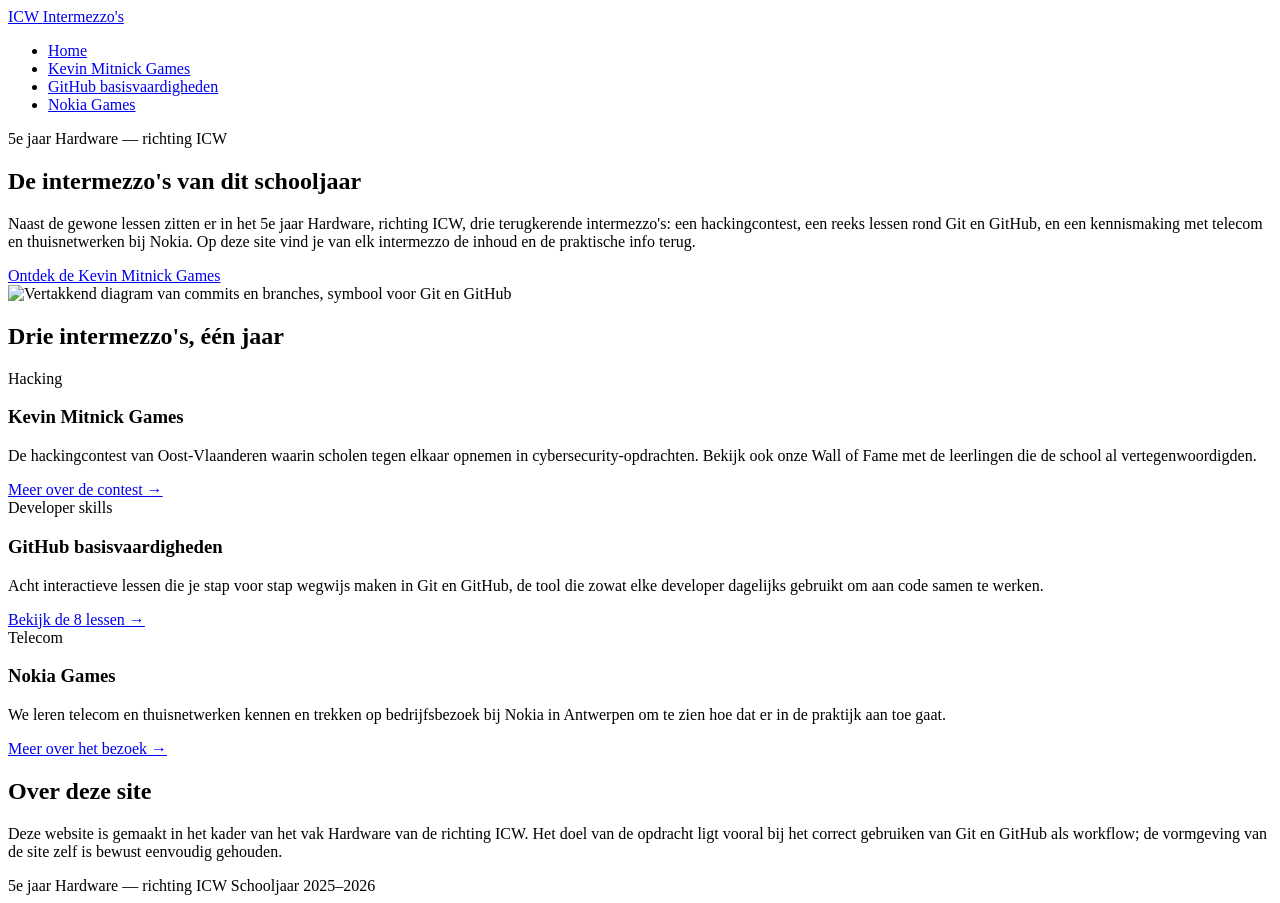
==== index.html @ c8a31786 "Hier is de website" ====
<!DOCTYPE html>
<html lang="nl">
<head>
  <meta charset="UTF-8">
  <meta name="viewport" content="width=device-width, initial-scale=1.0">
  <title>Intermezzo's 5e jaar Hardware – ICW</title>
  <meta name="description" content="Overzicht van de intermezzo's van het 5e jaar Hardware, richting ICW: Kevin Mitnick Games, GitHub basisvaardigheden en Nokia Games.">
  <link rel="stylesheet" href="css/style.css">
</head>
<body>

  <header class="site-header">
    <div class="nav-row">
      <a class="brand" href="index.html">ICW <span>Intermezzo's</span></a>
      <nav class="main-nav" aria-label="Hoofdnavigatie">
        <ul>
          <li><a href="index.html" aria-current="page">Home</a></li>
          <li><a href="kevin-mitnick.html">Kevin Mitnick Games</a></li>
          <li><a href="github.html">GitHub basisvaardigheden</a></li>
          <li><a href="nokia.html">Nokia Games</a></li>
        </ul>
      </nav>
    </div>
  </header>

  <section class="hero">
    <div class="container">
      <div>
        <p class="eyebrow">5e jaar Hardware — richting ICW</p>
        <h1>De intermezzo's van dit schooljaar</h1>
        <p>
          Naast de gewone lessen zitten er in het 5e jaar Hardware, richting ICW,
          drie terugkerende intermezzo's: een hackingcontest, een reeks lessen
          rond Git en GitHub, en een kennismaking met telecom en thuisnetwerken
          bij Nokia. Op deze site vind je van elk intermezzo de inhoud en de
          praktische info terug.
        </p>
        <a class="btn" href="kevin-mitnick.html">Ontdek de Kevin Mitnick Games</a>
      </div>
      <div class="hero-media">
        <img src="media/hero-github.svg" alt="Vertakkend diagram van commits en branches, symbool voor Git en GitHub">
      </div>
    </div>
  </section>

  <main>
    <div class="container">

      <section aria-labelledby="overzicht-titel">
        <h2 id="overzicht-titel">Drie intermezzo's, één jaar</h2>
        <div class="overview-grid">

          <article class="overview-card">
            <span class="tag">Hacking</span>
            <h3>Kevin Mitnick Games</h3>
            <p>
              De hackingcontest van Oost-Vlaanderen waarin scholen tegen elkaar
              opnemen in cybersecurity-opdrachten. Bekijk ook onze Wall of Fame
              met de leerlingen die de school al vertegenwoordigden.
            </p>
            <a href="kevin-mitnick.html">Meer over de contest →</a>
          </article>

          <article class="overview-card">
            <span class="tag">Developer skills</span>
            <h3>GitHub basisvaardigheden</h3>
            <p>
              Acht interactieve lessen die je stap voor stap wegwijs maken in
              Git en GitHub, de tool die zowat elke developer dagelijks
              gebruikt om aan code samen te werken.
            </p>
            <a href="github.html">Bekijk de 8 lessen →</a>
          </article>

          <article class="overview-card">
            <span class="tag">Telecom</span>
            <h3>Nokia Games</h3>
            <p>
              We leren telecom en thuisnetwerken kennen en trekken op
              bedrijfsbezoek bij Nokia in Antwerpen om te zien hoe dat er in de
              praktijk aan toe gaat.
            </p>
            <a href="nokia.html">Meer over het bezoek →</a>
          </article>

        </div>
      </section>

      <section aria-labelledby="over-titel">
        <h2 id="over-titel">Over deze site</h2>
        <div class="panel">
          <p>
            Deze website is gemaakt in het kader van het vak Hardware van de
            richting ICW. Het doel van de opdracht ligt vooral bij het correct
            gebruiken van Git en GitHub als workflow; de vormgeving van de site
            zelf is bewust eenvoudig gehouden.
          </p>
        </div>
      </section>

    </div>
  </main>

  <footer class="site-footer">
    <div class="container">
      <span>5e jaar Hardware — richting ICW</span>
      <span>Schooljaar 2025–2026</span>
    </div>
  </footer>

</body>
</html>
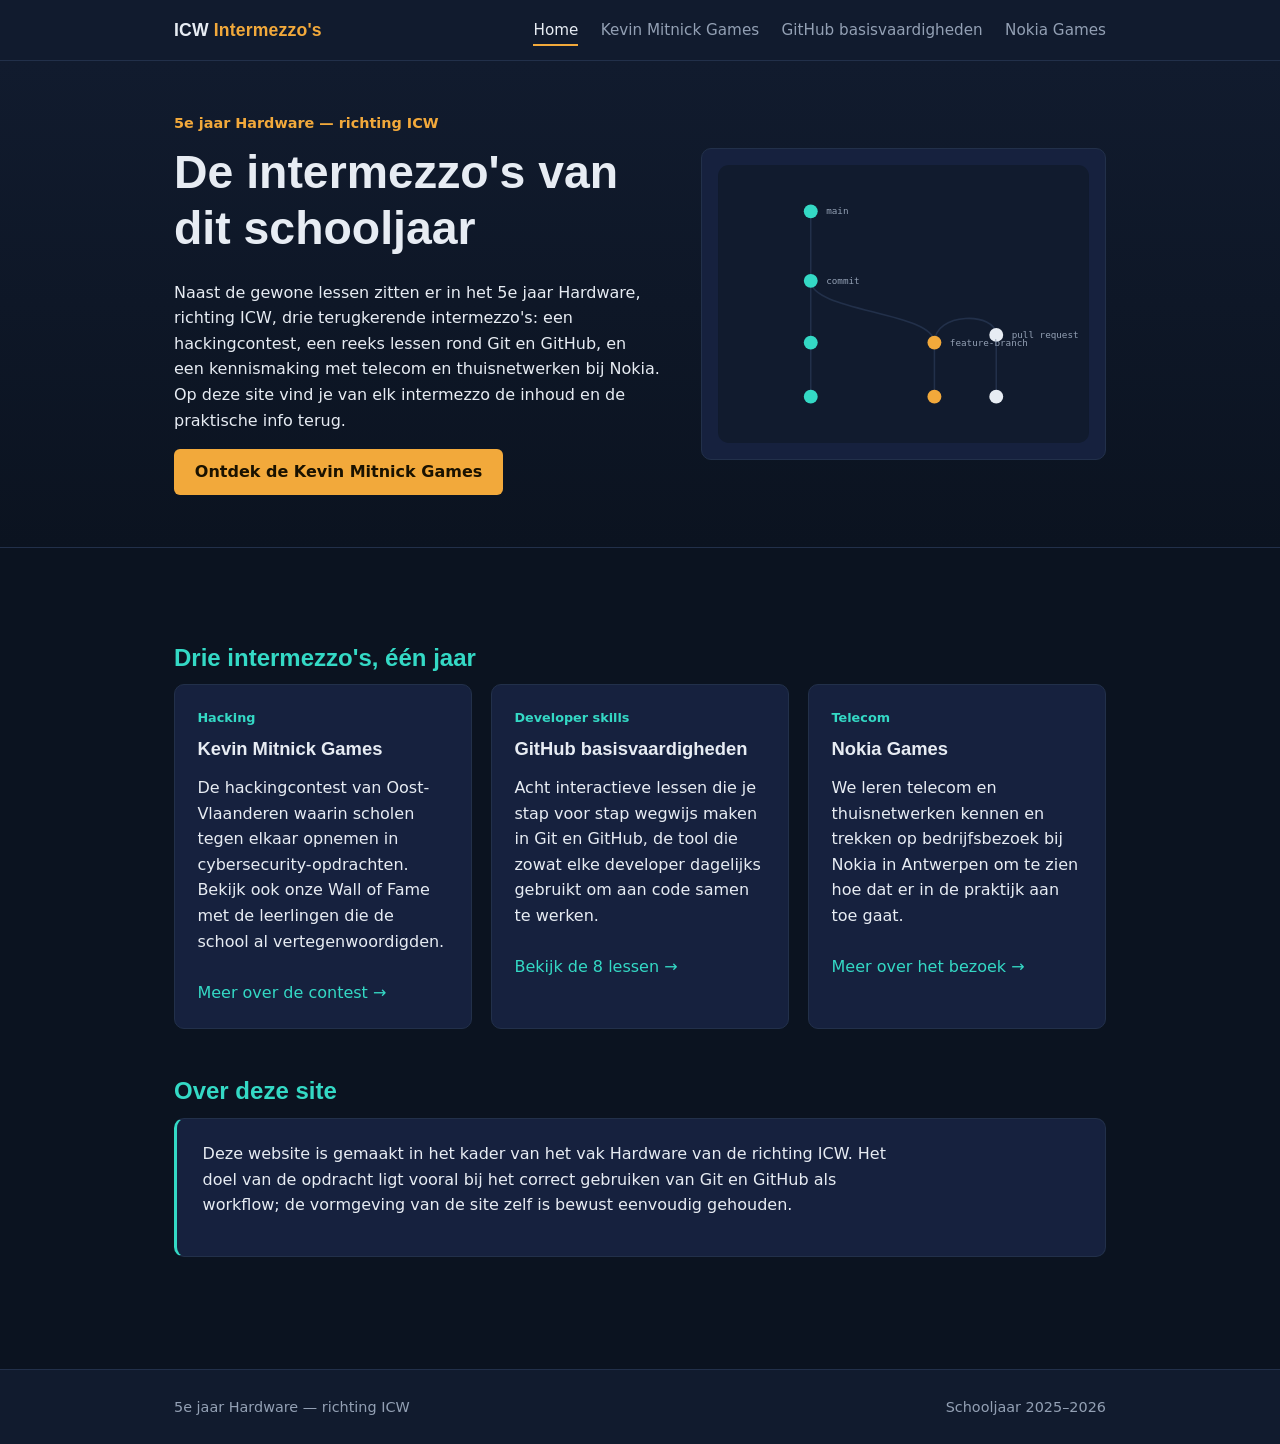
==== commit c411681e: "De lelijke website van Ricco mooier maken" ====
--- a/index.html
+++ b/index.html
@@ -6,6 +6,7 @@
   <title>Intermezzo's 5e jaar Hardware – ICW</title>
   <meta name="description" content="Overzicht van de intermezzo's van het 5e jaar Hardware, richting ICW: Kevin Mitnick Games, GitHub basisvaardigheden en Nokia Games.">
   <link rel="stylesheet" href="css/style.css">
+  <link rel="icon" href="media/favicon.svg" type="image/svg+xml">
 </head>
 <body>
 
--- a/css/style.css
+++ b/css/style.css
@@ -0,0 +1,328 @@
+/* =========================================================
+   Intermezzo's 5e jaar Hardware – richting ICW
+   Eén gedeeld stijlblad voor alle pagina's
+   ========================================================= */
+
+@import url('https://fonts.googleapis.com/css2?family=Space+Grotesk:wght@500;600;700&family=Inter:wght@400;500;600&display=swap');
+
+:root{
+  --bg:        #0B1320;
+  --bg-alt:    #111B2E;
+  --panel:     #16213E;
+  --border:    #22304A;
+  --text:      #E7ECF3;
+  --text-muted:#93A0B4;
+  --accent:    #F2A93B;   /* amber – Kevin Mitnick / hacking */
+  --accent-2:  #34D9C5;   /* teal  – GitHub / Nokia */
+  --radius:    10px;
+  --maxw:      980px;
+}
+
+*{ box-sizing:border-box; }
+
+html{ scroll-behavior:smooth; }
+
+body{
+  margin:0;
+  background:var(--bg);
+  color:var(--text);
+  font-family:'Inter', system-ui, sans-serif;
+  line-height:1.6;
+  -webkit-font-smoothing:antialiased;
+}
+
+h1,h2,h3{
+  font-family:'Space Grotesk', 'Inter', sans-serif;
+  font-weight:600;
+  line-height:1.2;
+  margin:0 0 .5em;
+}
+
+h1{ font-size:clamp(2rem, 4vw, 2.9rem); font-weight:700; }
+h2{ font-size:1.5rem; color:var(--accent-2); }
+h3{ font-size:1.15rem; margin-bottom:.3em; }
+
+p{ margin:0 0 1em; max-width:70ch; color:var(--text); }
+
+a{ color:var(--accent-2); text-decoration:none; }
+a:hover{ text-decoration:underline; }
+a:focus-visible, button:focus-visible{
+  outline:2px solid var(--accent);
+  outline-offset:3px;
+}
+
+img{ max-width:100%; display:block; height:auto; }
+
+.container{
+  max-width:var(--maxw);
+  margin:0 auto;
+  padding:0 1.5rem;
+}
+
+/* ---------- Header / navigatie ---------- */
+
+header.site-header{
+  background:var(--bg-alt);
+  border-bottom:1px solid var(--border);
+  position:sticky;
+  top:0;
+  z-index:10;
+}
+
+.nav-row{
+  display:flex;
+  align-items:center;
+  justify-content:space-between;
+  padding:1rem 1.5rem;
+  max-width:var(--maxw);
+  margin:0 auto;
+  flex-wrap:wrap;
+  gap:.75rem;
+}
+
+.brand{
+  font-family:'Space Grotesk', sans-serif;
+  font-weight:700;
+  font-size:1.1rem;
+  color:var(--text);
+  text-decoration:none;
+  letter-spacing:.01em;
+}
+.brand span{ color:var(--accent); }
+.brand:hover{ text-decoration:none; }
+
+nav.main-nav ul{
+  display:flex;
+  gap:1.4rem;
+  list-style:none;
+  margin:0;
+  padding:0;
+  flex-wrap:wrap;
+}
+
+nav.main-nav a{
+  color:var(--text-muted);
+  font-weight:500;
+  font-size:.95rem;
+  padding:.3rem 0;
+  border-bottom:2px solid transparent;
+}
+
+nav.main-nav a:hover,
+nav.main-nav a[aria-current="page"]{
+  color:var(--text);
+  text-decoration:none;
+  border-bottom-color:var(--accent);
+}
+
+/* ---------- Hero ---------- */
+
+.hero{
+  border-bottom:1px solid var(--border);
+  background:linear-gradient(180deg, var(--bg-alt), var(--bg));
+}
+
+.hero .container{
+  display:grid;
+  grid-template-columns:1.2fr 1fr;
+  align-items:center;
+  gap:2.5rem;
+  padding-top:3.2rem;
+  padding-bottom:3.2rem;
+}
+
+.hero .eyebrow{
+  color:var(--accent);
+  font-weight:600;
+  font-size:.9rem;
+  margin-bottom:.6rem;
+}
+
+.hero-media{
+  background:var(--panel);
+  border:1px solid var(--border);
+  border-radius:var(--radius);
+  padding:1rem;
+}
+
+@media (max-width: 760px){
+  .hero .container{ grid-template-columns:1fr; }
+  .hero-media{ order:-1; }
+}
+
+/* ---------- Secties & panelen ---------- */
+
+main{ padding:3rem 0 4rem; }
+
+section{ margin-bottom:3rem; }
+
+.panel{
+  background:var(--panel);
+  border:1px solid var(--border);
+  border-left:3px solid var(--accent-2);
+  border-radius:var(--radius);
+  padding:1.4rem 1.6rem;
+}
+
+.panel + .panel{ margin-top:1rem; }
+
+.two-col{
+  display:grid;
+  grid-template-columns:1fr 1fr;
+  gap:1.5rem;
+}
+
+@media (max-width:700px){
+  .two-col{ grid-template-columns:1fr; }
+}
+
+/* ---------- Lessenreeks (echte volgorde => nummering) ---------- */
+
+.lesson-list{
+  list-style:none;
+  margin:0;
+  padding:0;
+  display:grid;
+  gap:.75rem;
+}
+
+.lesson-list li{
+  display:grid;
+  grid-template-columns:2.6rem 1fr;
+  gap:1rem;
+  align-items:start;
+  background:var(--panel);
+  border:1px solid var(--border);
+  border-radius:var(--radius);
+  padding:1rem 1.2rem;
+}
+
+.lesson-num{
+  font-family:'Space Grotesk', sans-serif;
+  font-weight:700;
+  color:var(--accent);
+  font-size:1.2rem;
+}
+
+.lesson-list h3{ margin-bottom:.2rem; }
+.lesson-list p{ margin:0; color:var(--text-muted); font-size:.95rem; }
+
+/* ---------- Wall of Fame (tijdlijn => jaartallen) ---------- */
+
+.timeline{
+  list-style:none;
+  margin:0;
+  padding:0;
+  border-left:2px solid var(--border);
+}
+
+.timeline li{
+  position:relative;
+  padding:.2rem 0 1.6rem 1.6rem;
+}
+
+.timeline li::before{
+  content:"";
+  position:absolute;
+  left:-7px;
+  top:.35rem;
+  width:12px;
+  height:12px;
+  border-radius:50%;
+  background:var(--accent);
+  border:2px solid var(--bg);
+}
+
+.timeline .year{
+  color:var(--accent);
+  font-family:'Space Grotesk', sans-serif;
+  font-weight:700;
+  display:block;
+  margin-bottom:.15rem;
+}
+
+/* ---------- Infokaart (praktisch) ---------- */
+
+.info-card{
+  background:var(--bg-alt);
+  border:1px solid var(--border);
+  border-radius:var(--radius);
+  padding:1.2rem 1.4rem;
+}
+
+.info-card dl{ margin:0; display:grid; grid-template-columns:auto 1fr; gap:.4rem 1rem; }
+.info-card dt{ color:var(--text-muted); }
+.info-card dd{ margin:0; }
+
+/* ---------- Knoppen ---------- */
+
+.btn{
+  display:inline-block;
+  background:var(--accent);
+  color:#1a1200;
+  font-weight:600;
+  padding:.65rem 1.3rem;
+  border-radius:6px;
+  text-decoration:none;
+  transition:background .15s ease, transform .15s ease;
+}
+.btn:hover{ background:#ffbf5c; text-decoration:none; transform:translateY(-1px); }
+
+.btn-outline{
+  display:inline-block;
+  border:1px solid var(--border);
+  color:var(--text);
+  padding:.6rem 1.2rem;
+  border-radius:6px;
+  text-decoration:none;
+  transition:border-color .15s ease, transform .15s ease;
+}
+.btn-outline:hover{ border-color:var(--accent-2); text-decoration:none; transform:translateY(-1px); }
+
+/* ---------- Overzicht kaarten op index ---------- */
+
+.overview-grid{
+  display:grid;
+  grid-template-columns:repeat(auto-fit, minmax(260px, 1fr));
+  gap:1.2rem;
+}
+
+.overview-card{
+  background:var(--panel);
+  border:1px solid var(--border);
+  border-radius:var(--radius);
+  padding:1.4rem;
+  display:flex;
+  flex-direction:column;
+  gap:.6rem;
+  transition:transform .15s ease, border-color .15s ease, box-shadow .15s ease;
+}
+
+.overview-card:hover{
+  transform:translateY(-3px);
+  border-color:var(--accent-2);
+  box-shadow:0 10px 24px -12px rgba(0,0,0,.5);
+}
+
+.overview-card .tag{
+  color:var(--accent-2);
+  font-size:.8rem;
+  font-weight:600;
+}
+
+/* ---------- Footer ---------- */
+
+footer.site-footer{
+  border-top:1px solid var(--border);
+  background:var(--bg-alt);
+  color:var(--text-muted);
+  font-size:.9rem;
+  padding:1.6rem 0;
+}
+
+footer.site-footer .container{
+  display:flex;
+  justify-content:space-between;
+  flex-wrap:wrap;
+  gap:.5rem;
+}
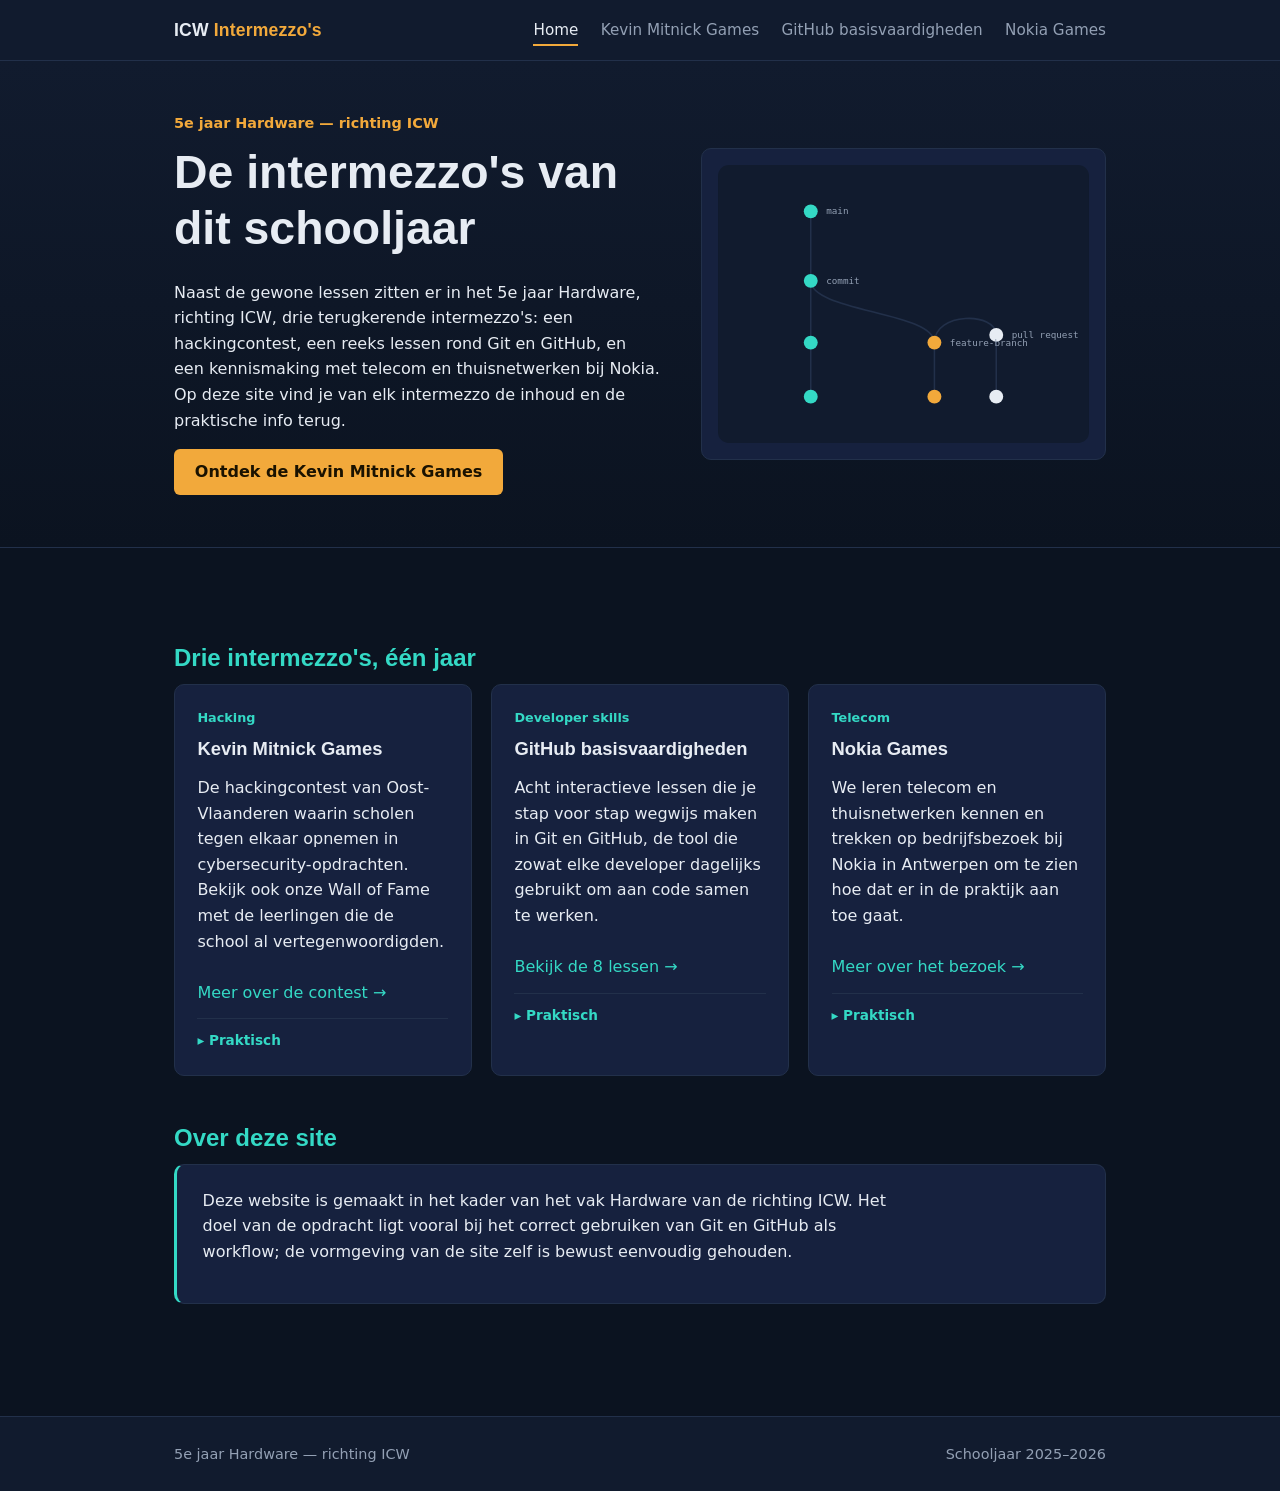
==== commit 8d2a3f22: "De website interactiever maken omdat Thomas het vroeg" ====
--- a/index.html
+++ b/index.html
@@ -9,6 +9,8 @@
   <link rel="icon" href="media/favicon.svg" type="image/svg+xml">
 </head>
 <body>
+
+  <div class="reading-progress" aria-hidden="true"><div class="reading-progress-bar" id="reading-progress-bar"></div></div>
 
   <header class="site-header">
     <div class="nav-row">
@@ -60,6 +62,15 @@
               met de leerlingen die de school al vertegenwoordigden.
             </p>
             <a href="kevin-mitnick.html">Meer over de contest →</a>
+            <details class="card-details">
+              <summary>Praktisch</summary>
+              <dl>
+                <dt>Organisator</dt>
+                <dd>Kevin Mitnick Games — Oost-Vlaanderen</dd>
+                <dt>Vorm</dt>
+                <dd>Capture the flag in teamverband</dd>
+              </dl>
+            </details>
           </article>
 
           <article class="overview-card">
@@ -71,6 +82,15 @@
               gebruikt om aan code samen te werken.
             </p>
             <a href="github.html">Bekijk de 8 lessen →</a>
+            <details class="card-details">
+              <summary>Praktisch</summary>
+              <dl>
+                <dt>Vorm</dt>
+                <dd>8 interactieve lessen, individueel of in duo</dd>
+                <dt>Resultaat</dt>
+                <dd>Een eigen repository met de volledige oefeningenreeks</dd>
+              </dl>
+            </details>
           </article>
 
           <article class="overview-card">
@@ -82,6 +102,15 @@
               praktijk aan toe gaat.
             </p>
             <a href="nokia.html">Meer over het bezoek →</a>
+            <details class="card-details">
+              <summary>Praktisch</summary>
+              <dl>
+                <dt>Locatie bezoek</dt>
+                <dd>Nokia, Antwerpen</dd>
+                <dt>Onderwerpen</dt>
+                <dd>Thuisnetwerken, mobiele en vaste telecomnetwerken</dd>
+              </dl>
+            </details>
           </article>
 
         </div>
@@ -109,5 +138,9 @@
     </div>
   </footer>
 
+  <button class="back-to-top" id="back-to-top" type="button" aria-label="Terug naar boven">↑</button>
+
+  <script src="js/site.js" defer></script>
+
 </body>
 </html>
--- a/css/style.css
+++ b/css/style.css
@@ -59,6 +59,53 @@
   padding:0 1.5rem;
 }
 
+/* ---------- Leesvoortgang & terug-naar-boven ---------- */
+
+.reading-progress{
+  position:fixed;
+  top:0; left:0; right:0;
+  height:3px;
+  z-index:30;
+  background:transparent;
+}
+
+.reading-progress-bar{
+  height:100%;
+  width:0%;
+  background:var(--accent);
+}
+
+.back-to-top{
+  position:fixed;
+  right:1.4rem;
+  bottom:1.4rem;
+  width:2.8rem;
+  height:2.8rem;
+  display:flex;
+  align-items:center;
+  justify-content:center;
+  border-radius:50%;
+  background:var(--panel);
+  border:1px solid var(--border);
+  color:var(--text);
+  font-size:1.2rem;
+  line-height:1;
+  cursor:pointer;
+  opacity:0;
+  pointer-events:none;
+  transform:translateY(8px);
+  transition:opacity .2s ease, transform .2s ease, border-color .2s ease;
+  z-index:20;
+}
+
+.back-to-top.is-visible{
+  opacity:1;
+  pointer-events:auto;
+  transform:translateY(0);
+}
+
+.back-to-top:hover{ border-color:var(--accent-2); }
+
 /* ---------- Header / navigatie ---------- */
 
 header.site-header{
@@ -166,17 +213,50 @@
 
 .panel + .panel{ margin-top:1rem; }
 
-.two-col{
-  display:grid;
-  grid-template-columns:1fr 1fr;
-  gap:1.5rem;
-}
-
-@media (max-width:700px){
-  .two-col{ grid-template-columns:1fr; }
-}
-
-/* ---------- Lessenreeks (echte volgorde => nummering) ---------- */
+/* ---------- Voortgangstracker (lessenreeks) ---------- */
+
+.progress-tracker{
+  background:var(--bg-alt);
+  border:1px solid var(--border);
+  border-radius:var(--radius);
+  padding:1rem 1.2rem;
+  margin-bottom:1.2rem;
+}
+
+.progress-tracker-head{
+  display:flex;
+  justify-content:space-between;
+  align-items:baseline;
+  gap:.75rem;
+  margin-bottom:.6rem;
+  font-size:.9rem;
+}
+
+.progress-tracker-label{ color:var(--text-muted); }
+
+.progress-tracker-count{
+  font-family:'Space Grotesk', sans-serif;
+  font-weight:600;
+  color:var(--accent-2);
+  white-space:nowrap;
+}
+
+.progress-bar-track{
+  height:8px;
+  border-radius:99px;
+  background:var(--border);
+  overflow:hidden;
+}
+
+.progress-bar-fill{
+  height:100%;
+  width:0%;
+  background:var(--accent-2);
+  border-radius:99px;
+  transition:width .25s ease;
+}
+
+/* ---------- Lessenreeks (accordeon met voortgang) ---------- */
 
 .lesson-list{
   list-style:none;
@@ -186,26 +266,86 @@
   gap:.75rem;
 }
 
-.lesson-list li{
-  display:grid;
-  grid-template-columns:2.6rem 1fr;
+.lesson-details{
+  background:var(--panel);
+  border:1px solid var(--border);
+  border-radius:var(--radius);
+  overflow:hidden;
+  transition:border-color .15s ease;
+}
+
+.lesson-details[open]{ border-color:var(--accent-2); }
+
+.lesson-summary{
+  display:flex;
+  align-items:center;
   gap:1rem;
-  align-items:start;
-  background:var(--panel);
-  border:1px solid var(--border);
-  border-radius:var(--radius);
   padding:1rem 1.2rem;
-}
+  cursor:pointer;
+  list-style:none;
+  user-select:none;
+}
+
+.lesson-summary::-webkit-details-marker{ display:none; }
+
+.lesson-summary::after{
+  content:"+";
+  margin-left:auto;
+  color:var(--text-muted);
+  font-family:'Space Grotesk', sans-serif;
+  font-size:1.3rem;
+  flex-shrink:0;
+}
+
+.lesson-details[open] .lesson-summary::after{ content:"–"; }
 
 .lesson-num{
   font-family:'Space Grotesk', sans-serif;
   font-weight:700;
   color:var(--accent);
   font-size:1.2rem;
-}
-
-.lesson-list h3{ margin-bottom:.2rem; }
-.lesson-list p{ margin:0; color:var(--text-muted); font-size:.95rem; }
+  flex-shrink:0;
+}
+
+.lesson-item.is-done .lesson-num{ color:var(--accent-2); }
+
+.lesson-title{
+  font-family:'Space Grotesk', sans-serif;
+  font-weight:600;
+  font-size:1.05rem;
+}
+
+.lesson-item.is-done .lesson-title{
+  color:var(--text-muted);
+  text-decoration:line-through;
+  text-decoration-color:var(--border);
+}
+
+.lesson-check{
+  display:flex;
+  align-items:center;
+  gap:.4rem;
+  font-size:.85rem;
+  color:var(--text-muted);
+  flex-shrink:0;
+  white-space:nowrap;
+}
+
+.lesson-check input{
+  width:1rem;
+  height:1rem;
+  accent-color:var(--accent-2);
+  cursor:pointer;
+}
+
+.lesson-check label{ cursor:pointer; }
+
+.lesson-body{
+  margin:0;
+  padding:0 1.2rem 1.1rem 1.2rem;
+  color:var(--text-muted);
+  font-size:.95rem;
+}
 
 /* ---------- Wall of Fame (tijdlijn => jaartallen) ---------- */
 
@@ -241,6 +381,72 @@
   margin-bottom:.15rem;
 }
 
+.timeline li.is-hidden{ display:none; }
+
+/* ---------- Filterknoppen (Wall of Fame) ---------- */
+
+.filter-bar{
+  display:flex;
+  gap:.5rem;
+  flex-wrap:wrap;
+  margin:1rem 0 1.4rem;
+}
+
+.filter-btn{
+  background:transparent;
+  border:1px solid var(--border);
+  color:var(--text-muted);
+  font:inherit;
+  font-size:.85rem;
+  font-weight:500;
+  padding:.4rem .9rem;
+  border-radius:99px;
+  cursor:pointer;
+  transition:border-color .15s ease, color .15s ease, background .15s ease;
+}
+
+.filter-btn:hover{ border-color:var(--accent-2); color:var(--text); }
+
+.filter-btn.is-active{
+  background:var(--accent-2);
+  border-color:var(--accent-2);
+  color:#04211c;
+}
+
+/* ---------- Tabs (Nokia) ---------- */
+
+.tab-list{
+  display:flex;
+  gap:.5rem;
+  flex-wrap:wrap;
+  margin-bottom:0;
+}
+
+.tab-btn{
+  background:var(--bg-alt);
+  border:1px solid var(--border);
+  border-bottom:none;
+  color:var(--text-muted);
+  font:inherit;
+  font-weight:600;
+  font-size:.95rem;
+  padding:.65rem 1.2rem;
+  border-radius:8px 8px 0 0;
+  cursor:pointer;
+  transition:color .15s ease, border-color .15s ease, background .15s ease;
+}
+
+.tab-btn:hover{ color:var(--text); }
+
+.tab-btn.is-active{
+  color:var(--text);
+  background:var(--panel);
+  border-color:var(--border);
+  position:relative;
+}
+
+.tab-panel{ margin-top:0; border-top-left-radius:0; }
+
 /* ---------- Infokaart (praktisch) ---------- */
 
 .info-card{
@@ -310,6 +516,35 @@
   font-weight:600;
 }
 
+.card-details{
+  margin-top:.2rem;
+  border-top:1px solid var(--border);
+  padding-top:.7rem;
+}
+
+.card-details summary{
+  cursor:pointer;
+  color:var(--accent-2);
+  font-size:.85rem;
+  font-weight:600;
+  list-style:none;
+}
+
+.card-details summary::-webkit-details-marker{ display:none; }
+.card-details summary::before{ content:"▸ "; }
+.card-details[open] summary::before{ content:"▾ "; }
+
+.card-details dl{
+  margin:.7rem 0 0;
+  display:grid;
+  grid-template-columns:auto 1fr;
+  gap:.3rem .8rem;
+  font-size:.85rem;
+}
+
+.card-details dt{ color:var(--text-muted); }
+.card-details dd{ margin:0; }
+
 /* ---------- Footer ---------- */
 
 footer.site-footer{
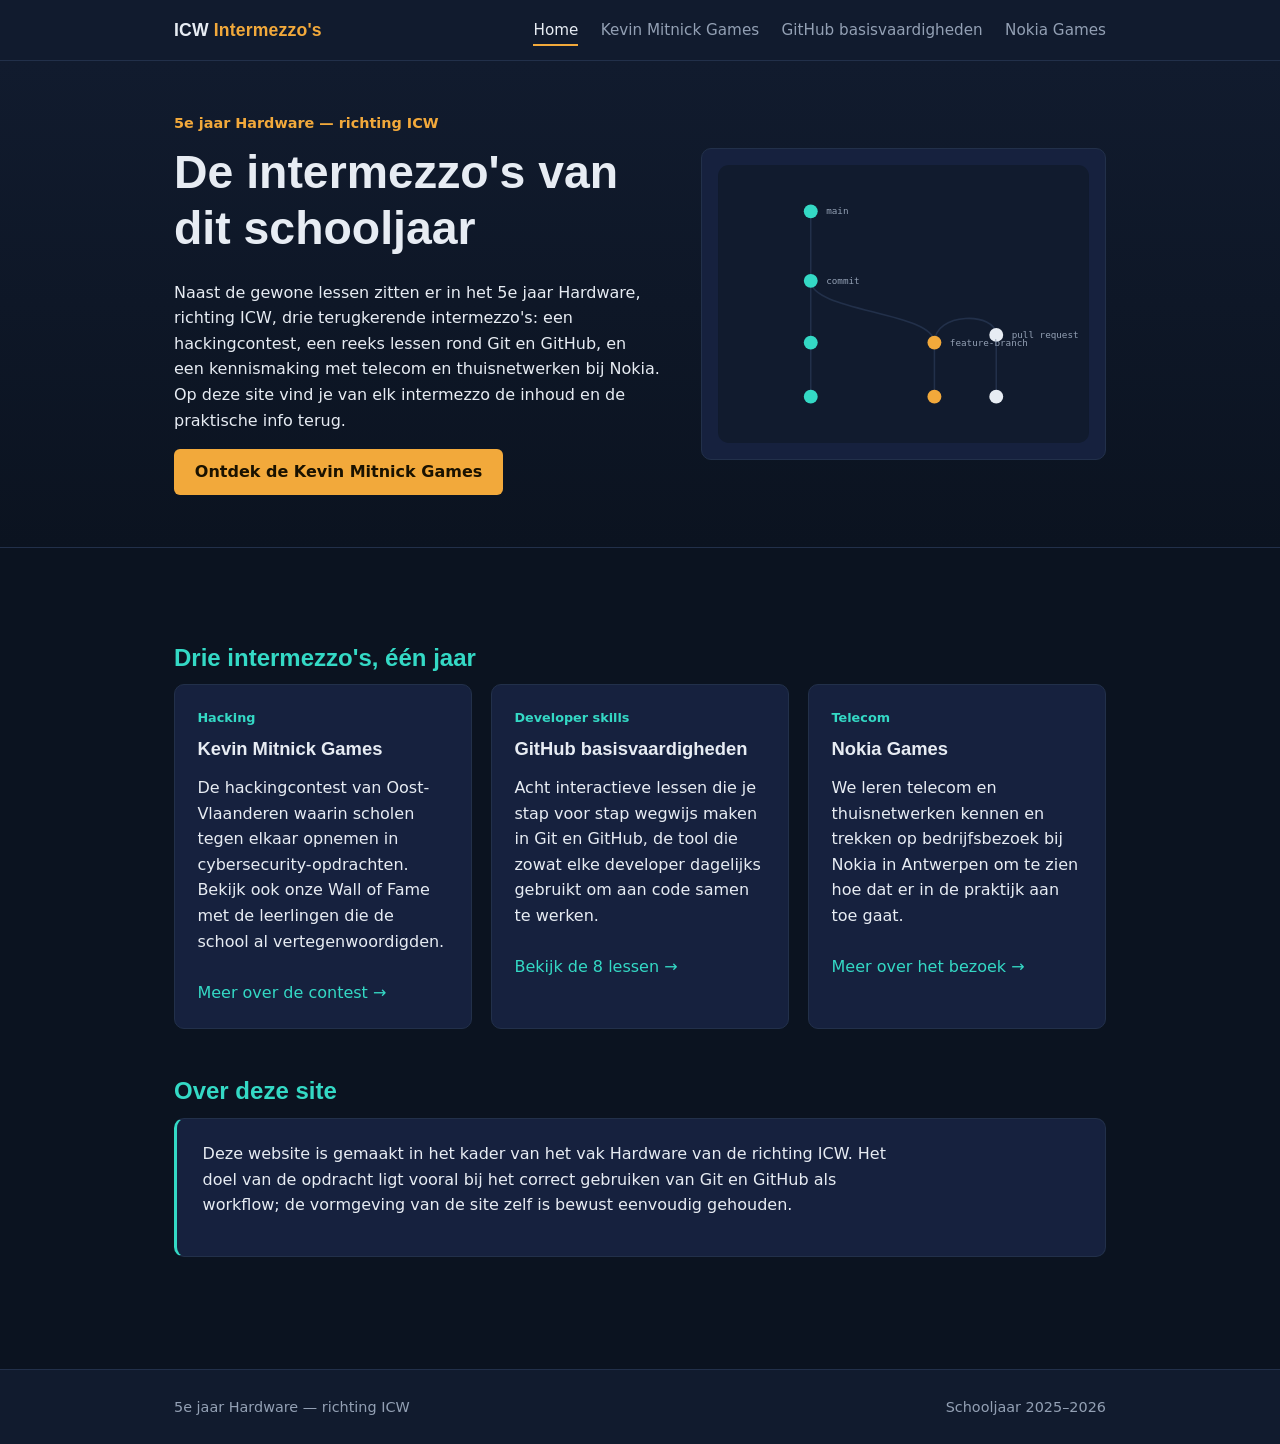
==== commit ad806f46: "? plaats van . in index.html" ====
--- a/index.html
+++ b/index.html
@@ -4,13 +4,10 @@
   <meta charset="UTF-8">
   <meta name="viewport" content="width=device-width, initial-scale=1.0">
   <title>Intermezzo's 5e jaar Hardware – ICW</title>
-  <meta name="description" content="Overzicht van de intermezzo's van het 5e jaar Hardware, richting ICW: Kevin Mitnick Games, GitHub basisvaardigheden en Nokia Games.">
+  <meta name="description" content="Overzicht van de intermezzo's van het 5e jaar Hardware, richting ICW: Kevin Mitnick Games, GitHub basisvaardigheden en Nokia Games?">
   <link rel="stylesheet" href="css/style.css">
-  <link rel="icon" href="media/favicon.svg" type="image/svg+xml">
 </head>
 <body>
-
-  <div class="reading-progress" aria-hidden="true"><div class="reading-progress-bar" id="reading-progress-bar"></div></div>
 
   <header class="site-header">
     <div class="nav-row">
@@ -62,15 +59,6 @@
               met de leerlingen die de school al vertegenwoordigden.
             </p>
             <a href="kevin-mitnick.html">Meer over de contest →</a>
-            <details class="card-details">
-              <summary>Praktisch</summary>
-              <dl>
-                <dt>Organisator</dt>
-                <dd>Kevin Mitnick Games — Oost-Vlaanderen</dd>
-                <dt>Vorm</dt>
-                <dd>Capture the flag in teamverband</dd>
-              </dl>
-            </details>
           </article>
 
           <article class="overview-card">
@@ -82,15 +70,6 @@
               gebruikt om aan code samen te werken.
             </p>
             <a href="github.html">Bekijk de 8 lessen →</a>
-            <details class="card-details">
-              <summary>Praktisch</summary>
-              <dl>
-                <dt>Vorm</dt>
-                <dd>8 interactieve lessen, individueel of in duo</dd>
-                <dt>Resultaat</dt>
-                <dd>Een eigen repository met de volledige oefeningenreeks</dd>
-              </dl>
-            </details>
           </article>
 
           <article class="overview-card">
@@ -102,15 +81,6 @@
               praktijk aan toe gaat.
             </p>
             <a href="nokia.html">Meer over het bezoek →</a>
-            <details class="card-details">
-              <summary>Praktisch</summary>
-              <dl>
-                <dt>Locatie bezoek</dt>
-                <dd>Nokia, Antwerpen</dd>
-                <dt>Onderwerpen</dt>
-                <dd>Thuisnetwerken, mobiele en vaste telecomnetwerken</dd>
-              </dl>
-            </details>
           </article>
 
         </div>
@@ -138,9 +108,5 @@
     </div>
   </footer>
 
-  <button class="back-to-top" id="back-to-top" type="button" aria-label="Terug naar boven">↑</button>
-
-  <script src="js/site.js" defer></script>
-
 </body>
 </html>
--- a/css/style.css
+++ b/css/style.css
@@ -545,6 +545,128 @@
 .card-details dt{ color:var(--text-muted); }
 .card-details dd{ margin:0; }
 
+/* ---------- Snake-extraatje (Nokia) ---------- */
+
+.snake-wrap{
+  display:flex;
+  flex-direction:column;
+  align-items:center;
+  gap:1rem;
+  margin-top:1.2rem;
+}
+
+.phone-frame{
+  position:relative;
+  width:min(100%, 300px);
+  background:linear-gradient(160deg, #1c2b45, #0a1220);
+  border:1px solid var(--border);
+  border-radius:32px;
+  padding:1.3rem 1.3rem 1.5rem;
+  box-shadow:0 20px 40px -20px rgba(0,0,0,.6), inset 0 1px 0 rgba(255,255,255,.04);
+}
+
+.phone-notch{
+  width:56px;
+  height:6px;
+  border-radius:99px;
+  background:var(--border);
+  margin:0 auto .9rem;
+}
+
+.phone-screen{
+  position:relative;
+  background:#c8d6a0;
+  border:3px solid #0a1220;
+  border-radius:8px;
+  padding:.55rem;
+  box-shadow:inset 0 2px 10px rgba(0,0,0,.4);
+}
+
+.snake-hud{
+  display:flex;
+  justify-content:space-between;
+  gap:.6rem;
+  font-family:'Space Grotesk', sans-serif;
+  font-size:.68rem;
+  font-weight:700;
+  letter-spacing:.03em;
+  text-transform:uppercase;
+  color:#33421f;
+  margin-bottom:.4rem;
+}
+
+#snake-canvas{
+  display:block;
+  width:100%;
+  height:auto;
+  aspect-ratio:1 / 1;
+  border-radius:3px;
+  cursor:pointer;
+  image-rendering:pixelated;
+  outline:none;
+}
+
+#snake-canvas:focus-visible{
+  outline:2px solid var(--accent);
+  outline-offset:2px;
+}
+
+.snake-overlay{
+  position:absolute;
+  inset:.55rem;
+  display:flex;
+  flex-direction:column;
+  align-items:center;
+  justify-content:center;
+  gap:.7rem;
+  padding:1rem;
+  text-align:center;
+  font-size:.85rem;
+  color:#eaf3d6;
+  background:rgba(18, 28, 14, .82);
+  border-radius:3px;
+}
+
+.snake-overlay[hidden]{ display:none; }
+
+.snake-overlay .btn{
+  padding:.5rem 1.1rem;
+  font-size:.85rem;
+}
+
+.phone-keys{
+  margin-top:1.1rem;
+  display:flex;
+  flex-direction:column;
+  align-items:center;
+  gap:.5rem;
+}
+
+.key-row{ display:flex; align-items:center; gap:.5rem; }
+
+.key-btn{
+  width:2.6rem;
+  height:2.6rem;
+  border-radius:10px;
+  background:var(--bg-alt);
+  border:1px solid var(--border);
+  color:var(--text-muted);
+  font-size:1rem;
+  cursor:pointer;
+  transition:border-color .15s ease, color .15s ease, transform .1s ease;
+}
+
+.key-btn:hover{ color:var(--text); border-color:var(--accent-2); }
+.key-btn:active{ transform:scale(.92); }
+.key-btn-center{ font-size:.7rem; font-weight:700; }
+
+.snake-hint{
+  color:var(--text-muted);
+  font-size:.85rem;
+  text-align:center;
+  max-width:34ch;
+}
+
 /* ---------- Footer ---------- */
 
 footer.site-footer{
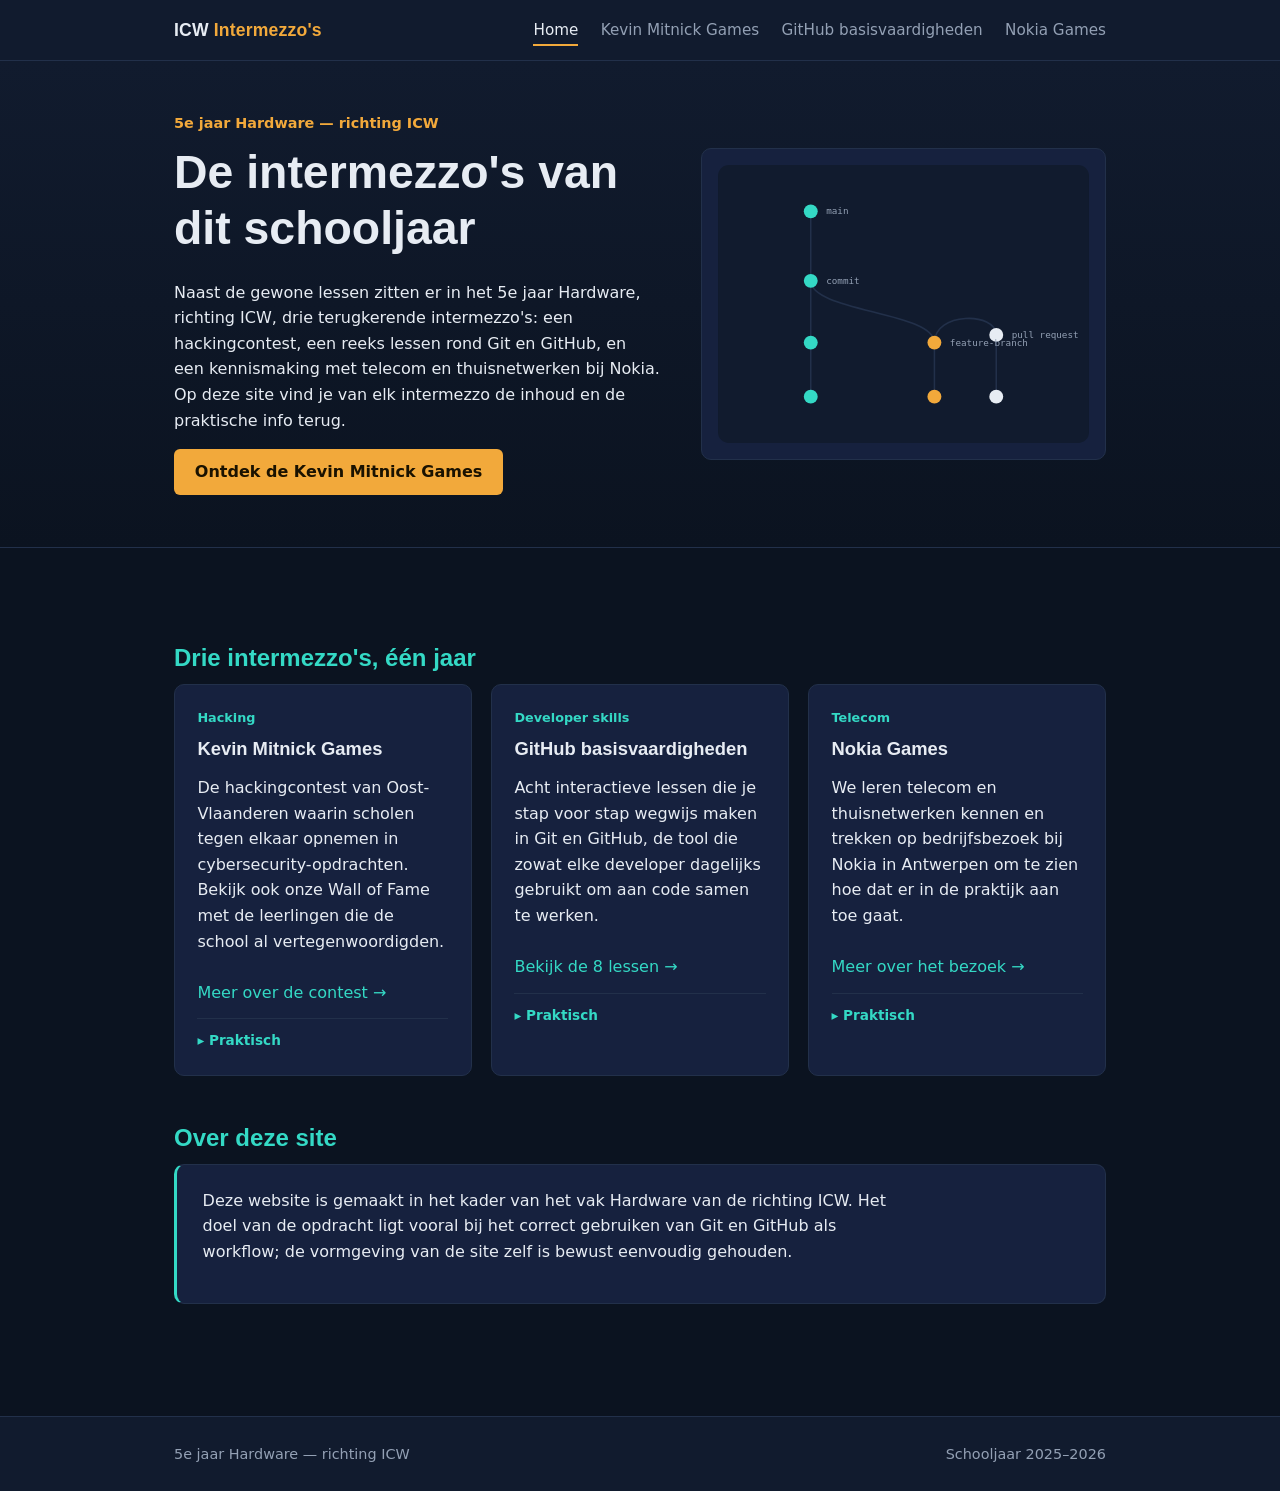
==== commit 3e20c6a7: "Merge pull request #7 from weggos2000/merge-conflict ? plaats van . in index.html op lijn 7" ====
--- a/index.html
+++ b/index.html
@@ -6,8 +6,11 @@
   <title>Intermezzo's 5e jaar Hardware – ICW</title>
   <meta name="description" content="Overzicht van de intermezzo's van het 5e jaar Hardware, richting ICW: Kevin Mitnick Games, GitHub basisvaardigheden en Nokia Games?">
   <link rel="stylesheet" href="css/style.css">
+  <link rel="icon" href="media/favicon.svg" type="image/svg+xml">
 </head>
 <body>
+
+  <div class="reading-progress" aria-hidden="true"><div class="reading-progress-bar" id="reading-progress-bar"></div></div>
 
   <header class="site-header">
     <div class="nav-row">
@@ -59,6 +62,15 @@
               met de leerlingen die de school al vertegenwoordigden.
             </p>
             <a href="kevin-mitnick.html">Meer over de contest →</a>
+            <details class="card-details">
+              <summary>Praktisch</summary>
+              <dl>
+                <dt>Organisator</dt>
+                <dd>Kevin Mitnick Games — Oost-Vlaanderen</dd>
+                <dt>Vorm</dt>
+                <dd>Capture the flag in teamverband</dd>
+              </dl>
+            </details>
           </article>
 
           <article class="overview-card">
@@ -70,6 +82,15 @@
               gebruikt om aan code samen te werken.
             </p>
             <a href="github.html">Bekijk de 8 lessen →</a>
+            <details class="card-details">
+              <summary>Praktisch</summary>
+              <dl>
+                <dt>Vorm</dt>
+                <dd>8 interactieve lessen, individueel of in duo</dd>
+                <dt>Resultaat</dt>
+                <dd>Een eigen repository met de volledige oefeningenreeks</dd>
+              </dl>
+            </details>
           </article>
 
           <article class="overview-card">
@@ -81,6 +102,15 @@
               praktijk aan toe gaat.
             </p>
             <a href="nokia.html">Meer over het bezoek →</a>
+            <details class="card-details">
+              <summary>Praktisch</summary>
+              <dl>
+                <dt>Locatie bezoek</dt>
+                <dd>Nokia, Antwerpen</dd>
+                <dt>Onderwerpen</dt>
+                <dd>Thuisnetwerken, mobiele en vaste telecomnetwerken</dd>
+              </dl>
+            </details>
           </article>
 
         </div>
@@ -108,5 +138,9 @@
     </div>
   </footer>
 
+  <button class="back-to-top" id="back-to-top" type="button" aria-label="Terug naar boven">↑</button>
+
+  <script src="js/site.js" defer></script>
+
 </body>
 </html>
